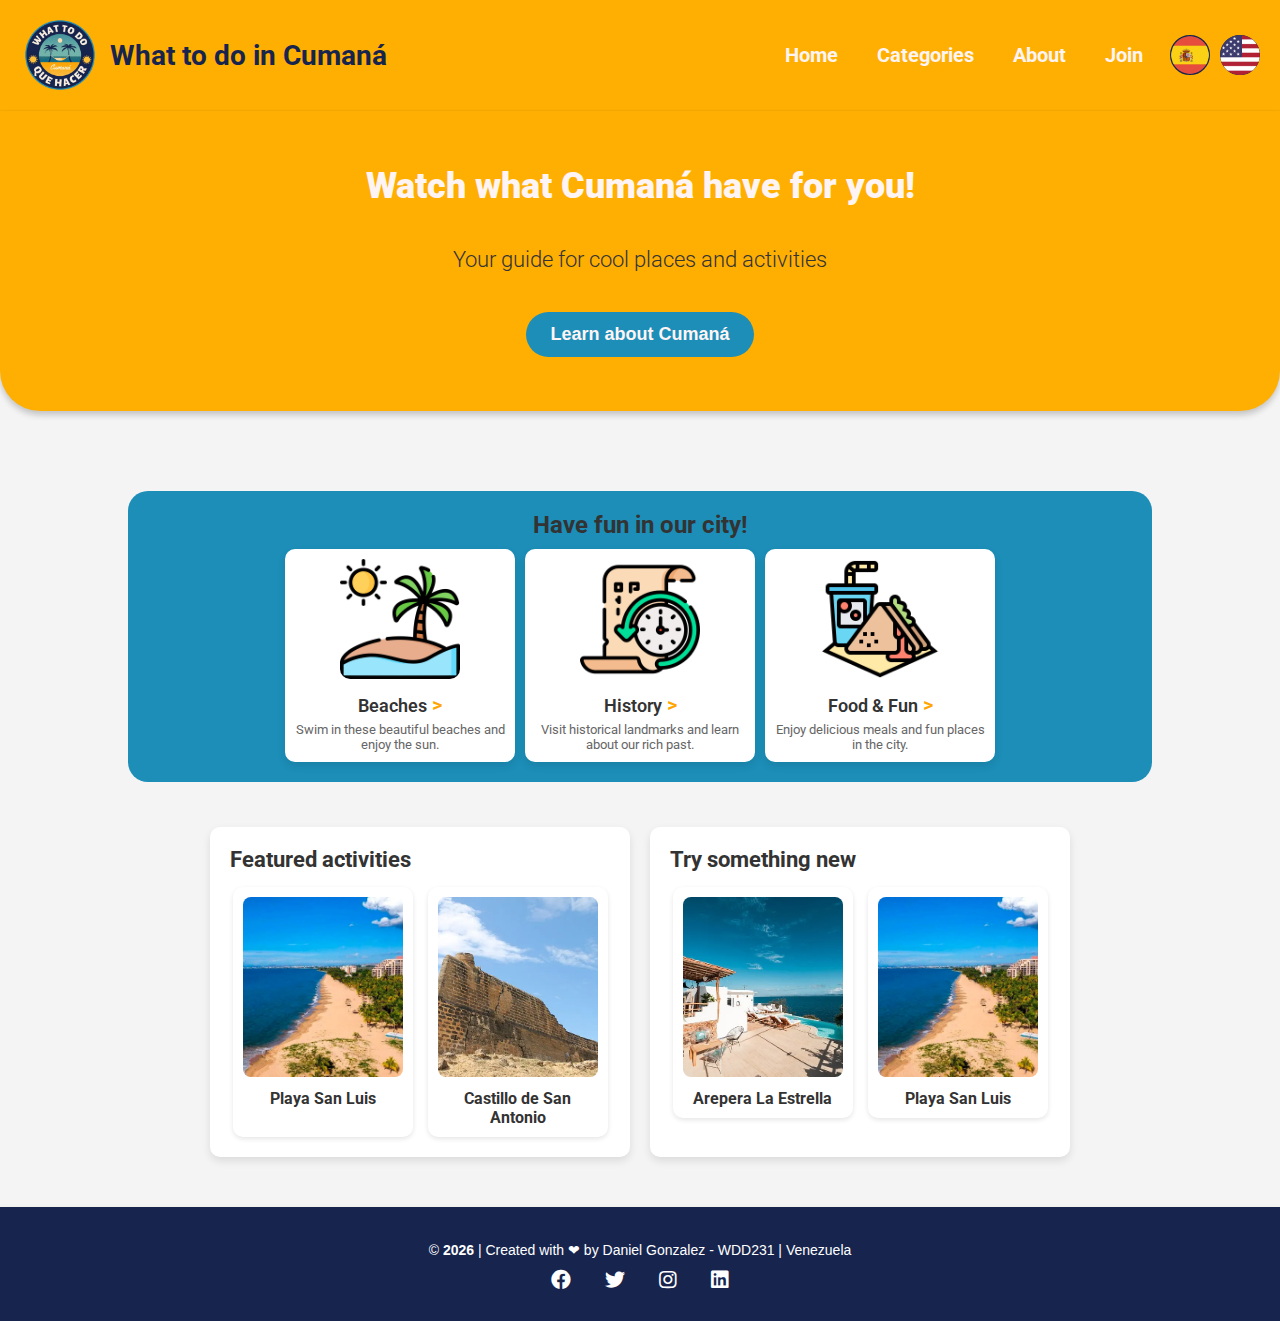
==== project-final/index.html @ aa730d2c "projectfinal" ====
<!DOCTYPE html>
<html lang="en">
    <head>
        <meta charset="UTF-8">
        <meta name="viewport" content="width=device-width, initial-scale=1.0">
        <title>What to do in Cumaná</title>
        <link rel="stylesheet" href="styles/index.css">
        <meta name="description" content="This is my final project wod WDD131">
        <meta name="author" content="Daniel Gonzalez">
        <link rel="preconnect" href="https://fonts.googleapis.com">
        <link rel="preconnect" href="https://fonts.gstatic.com" crossorigin>
        <link href="https://fonts.googleapis.com/css2?family=Roboto:wght@100..900&display=swap" rel="stylesheet">
        <link rel="stylesheet" href="https://cdnjs.cloudflare.com/ajax/libs/font-awesome/5.15.4/css/all.min.css">
        <link rel="icon" href="images/favicon.ico" type="image/x-icon">
        <meta property="og:title" content="What to do in Cumaná"/>
        <meta property="og:type" content="website" />
        <meta property="og:image" content="https://github.com/dago-developer/wdd231/blob/main/chamber/images/cumana.webp" />
        <meta property="og:url" content="https://dago-developer.github.io/wdd231/chamber/"/>
        <script src="scripts/getdate.js" defer></script>
        <script src="scripts/featured.js" defer></script>
        <script src="scripts/hamburgerbtn.js" defer></script>

    </head>
<body>
    <header class="header">
        <div class="header-content">
            <div class="div-logo">
                <img class="logo" src="images/logocumana.png" alt="logo" loading="lazy">
                <h1>What to do in Cumaná</h1>
            </div>

            <div class="hamburger-menu" id="hamburger-menu" onclick="toggleMenu()">
                <span class="bar"></span>
                <span class="bar"></span>
                <span class="bar"></span>
            </div>
            
            <nav class="nav" id="nav">
                <a href="index.html">Home</a>
                <a href="categories.html">Categories</a>
                <a href="about.html">About</a>
                <a href="join.html">Join</a>

            
                <div class="lenguage" id="lenguage">
                    <button id="es-btn"><img src="images/spain.webp" alt="Spanish" loading="lazy"></button>
                    <button id="en-btn"><img src="images/usa.webp" alt="English" loading="lazy"></button>
                </div>
            </nav>
        </div>
    </header>
    
    <main>
        <section class="section-1">
            <div class="hero">
                <h1>Watch what Cumaná have for you!</h1>
                <h3>Your guide for cool places and activities</h3>
                <button class="explore-btn" onclick="window.location.href='about.html'">Learn about Cumaná</button>

            </div>
            <div>
                <div class="content">
                    <h3>Have fun in our city!</h3>
                    <div class="content-cards">
                        <a href="categories.html" class="content-card">
                            <img src="images/playa.png" alt="Beaches">
                            <h4>Beaches <span>&gt;</span></h4>
                            <p>Swim in these beautiful beaches and enjoy the sun.</p>
                        </a>
                        
                        <a href="categories.html" class="content-card">
                            <img src="images/historia.png" alt="History" loading="lazy">
                            <h4>History <span>&gt;</span></h4>
                            <p>Visit historical landmarks and learn about our rich past.</p>
                        </a>

                        <a href="categories.html" class="content-card">
                            <img src="images/comida.png" alt="Food & Fun" loading="lazy">
                            <h4>Food & Fun <span>&gt;</span></h4>
                            <p>Enjoy delicious meals and fun places in the city.</p>
                        </a>
                    </div>
                </div>

        </section>
        <section class="section-2">
            <div class="card1">
                <h3>Featured activities</h3>
                <div class="featured-cards" id="featured-container-1"></div>
            </div>
            <div class="card2">
                <h3>Try something new</h3>
                <div class="featured-cards" id="featured-container-2"></div>
            </div>
        </section>
        
    </main> 


    <footer class="footer">
        <div class="footer-content">
            <p>&copy; <span id="currentyear"></span> | Created with ❤ by Daniel Gonzalez - WDD231 | Venezuela</p>
            <p id="lastModified"></p>
            <div class="social-icons">
                <a href="https://www.facebook.com" target="_blank" class="social-icon facebook"><i class="fab fa-facebook"></i></a>
                <a href="https://www.twitter.com" target="_blank" class="social-icon twitter"><i class="fab fa-twitter"></i></a>
                <a href="https://www.instagram.com" target="_blank" class="social-icon instagram"><i class="fab fa-instagram"></i></a>
                <a href="https://www.linkedin.com" target="_blank" class="social-icon linkedin"><i class="fab fa-linkedin"></i></a>
            </div>
        </div>
    </footer>
    
</body>
</html>
---- project-final/styles/index.css ----
:root {
    --primary: #ffaf02;
    --secondary: #1c8eb8;
    --trhid: #17254e;
    --background: #F4F4F4;
    --text: #333333;
    --text2: #fff4f4;
}

* {
    margin: 0;
    padding: 0;
    box-sizing: border-box;
}

body {
    font-family: "Roboto", sans-serif;
    background-color: var(--background);
    color: var(--text);
    display: flex;
    flex-direction: column;
    min-height: 100vh;
    overflow-x: hidden;
}

/* HEADER */
.header {
    background-color: var(--primary);
    color: var(--trhid);
    padding: 15px 20px;
    width: 100%;
    display: flex;
    align-items: center;
    justify-content: space-between;
    border-bottom: 1px solid rgba(0, 0, 0, 0.028);
    box-shadow: 0px 4px 6px rgba(0, 0, 0, 0.2);
}

.header-content {
    display: flex;
    align-items: center;
    width: 100%;
    justify-content: space-between;
}

/* Logo */
.logo {
    height: 80px;
}

/* Título */
.header h1 {
    flex: 1;
    text-align: center;
}

/* Logo y título juntos */
.div-logo {
    display: flex;
    align-items: center;
    font-size: 14px;
    font-weight: 900;
    gap: 10px;
}

/* NAV */
.nav {
    display: flex;
    gap: 15px;
    align-items: center;
}

.nav a {
    text-decoration: none;
    color: var(--text2);
    font-weight: bold;
    padding: 8px 12px;
    transition: 0.3s;
    font-size: 20px;
}

.nav a:hover {
    background-color: var(--secondary);
    border-radius: 5px;
}

/* BOTONES DE IDIOMA */
.lenguage {
    display: flex;
    gap: 10px;
    align-items: center;
}

.lenguage button {
    width: 40px;
    height: 40px;
    border-radius: 50%;
    border: 2px solid var(--trhid);
    cursor: pointer;
    transition: 0.3s;
    display: flex;
    align-items: center;
    justify-content: center;
    padding: 5px;
}

.lenguage button img {
    width: 40px;
    height: 40px;
    border-radius: 50%;
    object-fit: cover;
}

.lenguage button:hover {
    transform: scale(1.1);
    box-shadow: 0px 4px 6px rgba(0, 0, 0, 0.2);
}

/* MAIN */
main {
    flex: 1;
    display: flex;
    flex-direction: column; /* Asegura que las secciones estén en columna */
}

.hero {
    background-color: var(--primary);
    width: 100%;
    height: 300px;
    border-bottom-right-radius: 40px;
    border-bottom-left-radius: 40px;
    display: flex;
    flex-direction: column;
    justify-content: center;
    align-items: center;
    gap: 40px;
    box-shadow: 0px 4px 6px rgba(0, 0, 0, 0.2);
    margin-bottom: 80px;
}

/* BOTÓN EXPLORE */
.explore-btn {
    background-color: var(--secondary);
    color: var(--text2);
    font-size: 18px;
    font-weight: bold;
    padding: 12px 24px;
    border: none;
    border-radius: 25px;
    cursor: pointer;
    transition: all 0.3s ease-in-out;
    text-decoration: none;
}

.explore-btn:hover {
    background-color: var(--trhid);
    transform: scale(1.05);
    box-shadow: 0px 4px 8px rgba(0, 0, 0, 0.2);
}

.hero > h1 {
    color: var(--text2);
    font-weight: 900;
    font-size: 36px;
}

.hero > h3 {
    color: var(--text);
    font-weight: 300;
    font-size: 22px;
}

/* General styles for content section */
.content {
    text-align: center;
    background-color: var(--secondary);
    width: 80%;
    height: auto;
    border-radius: 20px;
    padding: 20px;
    margin: 15px auto;
    display: flex;
    flex-direction: column;
    align-items: center;
}

/* Title */
.content h3 {
    font-size: 24px;
    margin-bottom: 10px;
    color: #333;

    width: 100%;

}

/* Cards container */
.content-cards {
    display: flex;
    gap: 10px;
    justify-content: center;
    flex-wrap: wrap;
    width: 100%;
}

/* Individual card */
.content-card {
    background: white;
    padding: 10px;
    border-radius: 10px;
    text-align: center;
    flex: 1;
    max-width: 230px;
    box-shadow: 0 4px 8px rgba(0, 0, 0, 0.1);
    text-decoration: none;
    color: #333;
    transition: transform 0.3s ease, box-shadow 0.3s ease;
}

.content-card:hover {
    transform: translateY(-5px);
    box-shadow: 0 6px 12px rgba(0, 0, 0, 0.15);
}

/* Card image */
.content-card img {
    width: 120px;
    height: 120px;
    object-fit: cover;
    border-radius: 10px;
}

/* Card title */
.content-card h4 {
    font-size: 18px;
    margin: 10px 0 5px;
    font-weight: 600;
    display: flex;
    justify-content: center;
    align-items: center;
    gap: 5px;
}

.content-card h4 span {
    font-size: 20px;
    color: #FFA500;
}

/* Card description */
.content-card p {
    font-size: 13px;
    color: #666;
    margin: 5px 0 0;
}

.section-2 {
    margin-top: 30px;
    margin-bottom: 30px;
    display: flex;
    justify-content: center;
    gap: 20px;
    flex-wrap: wrap;
}

/* Contenedores de las tarjetas */
.card1, .card2 {
    background: white;
    padding: 20px;
    border-radius: 10px;
    width: 420px;
    box-shadow: 0 4px 8px rgba(0, 0, 0, 0.1);
}

/* Título */
.card1 h3, .card2 h3 {
    font-size: 22px;
    margin-bottom: 15px;
    color: #333;
}

/* Contenedor de tarjetas */
.featured-cards {
    display: flex;
    gap: 15px;
    justify-content: center;
    flex-wrap: wrap;
}

/* Tarjetas individuales */
.featured-card {
    background: white;
    border-radius: 10px;
    text-align: center;
    width: 180px;
    padding: 10px;
    box-shadow: 0 2px 5px rgba(0, 0, 0, 0.1);
    transition: transform 0.3s ease, box-shadow 0.3s ease;
    cursor: pointer;
}

/* Animación al pasar el mouse */
.featured-card:hover {
    transform: scale(1.05);
    box-shadow: 0 4px 10px rgba(0, 0, 0, 0.2);
}

/* Imagen dentro de la tarjeta */
.featured-card img {
    width: 100%;
    height: 180px;
    object-fit: cover;
    border-radius: 8px;
}

/* Nombre de la actividad */
.featured-card h4 {
    font-size: 16px;
    margin-top: 8px;
    color: #333;
}

/* FOOTER */
.footer {
    background-color: var(--trhid);
    color: white;
    text-align: center;
    padding: 20px;
    width: 100%;
    position: relative;
    box-shadow: 0 4px 8px rgba(0, 0, 0, 0.1);
    margin-top: 20px;
    transition: all 0.3s ease;
}

.footer:hover {
    box-shadow: 0 6px 16px rgba(0, 0, 0, 0.2);
}

/* Contenido del footer */
.footer-content {
    max-width: 1200px;
    margin: 0 auto;
    padding: 10px;
}

/* Texto */
.footer p {
    font-size: 14px;
    margin: 5px 0;
    font-family: 'Poppins', sans-serif;
}

#currentyear {
    font-weight: bold;
}

#lastModified {
    font-style: italic;
}

/* Íconos de redes sociales */
.social-icons {
    margin-top: 10px;
}

.social-icon {
    font-family: 'Font Awesome 5 Free';
    font-weight: 900;
    font-size: 20px;
    margin: 0 15px;
    color: white;
    text-decoration: none;
    transition: color 0.3s ease;
}

.social-icon:hover {
    color: #ffaf02;
}

/* RESPONSIVE */
@media (max-width: 768px) {
    .hero h1 {
        font-size: 30px;
    }

    .hero h3 {
        font-size: 18px;
    }

    .explore-btn {
        font-size: 14px;
        padding: 10px 20px;
    }

    .section-2 {
        flex-direction: column;
        align-items: center;
    }

    .featured-card {
        width: 100%;
        margin-bottom: 15px;
    }

    .footer {
        padding: 15px;
    }

    .footer-content {
        padding: 10px;
    }

    /* Menú hamburguesa */
    .hamburger-menu {
        display: flex;
        flex-direction: column;
        cursor: pointer;
        gap: 4px;
    }

    .hamburger-menu .bar {
        width: 25px;
        height: 3px;
        background-color: var(--trhid);
        transition: all 0.3s ease;
    }

    /* Cuando el menú está activo, cambia el ícono de hamburguesa a una "X" */
    .hamburger-menu.active .bar:nth-child(1) {
        transform: rotate(45deg) translate(5px, 5px);
    }

    .hamburger-menu.active .bar:nth-child(2) {
        opacity: 0;
    }

    .hamburger-menu.active .bar:nth-child(3) {
        transform: rotate(-45deg) translate(5px, -5px);
    }

    /* Oculta los botones de idioma fuera del nav */
    .header .lenguage {
        display: none;
    }

    /* Muestra los botones de idioma dentro del nav */
    .nav .lenguage {
        display: flex;
        justify-content: center;
        margin-top: 10px;
    }

    /* Menú de navegación oculto por defecto */
    .nav {
        display: none;
        flex-direction: column;
        position: absolute;
        top: 80px; /* Ajusta según el alto del header */
        right: 0;
        background-color: var(--primary);
        padding: 10px;
        border-radius: 10px;
        box-shadow: 0px 4px 6px rgba(0, 0, 0, 0.2);
        z-index: 1000;
    }

    .nav.active {
        display: flex;
    }
}

@media (max-width: 480px) {
    .header {
        padding: 15px;
    }

    .header h1 {
        font-size: 18px;
    }

    .nav a {
        font-size: 18px;
    }

    .hero {
        padding: 20px;
    }

    .hero h1 {
        font-size: 28px;
    }

    .hero h3 {
        font-size: 16px;
    }
}
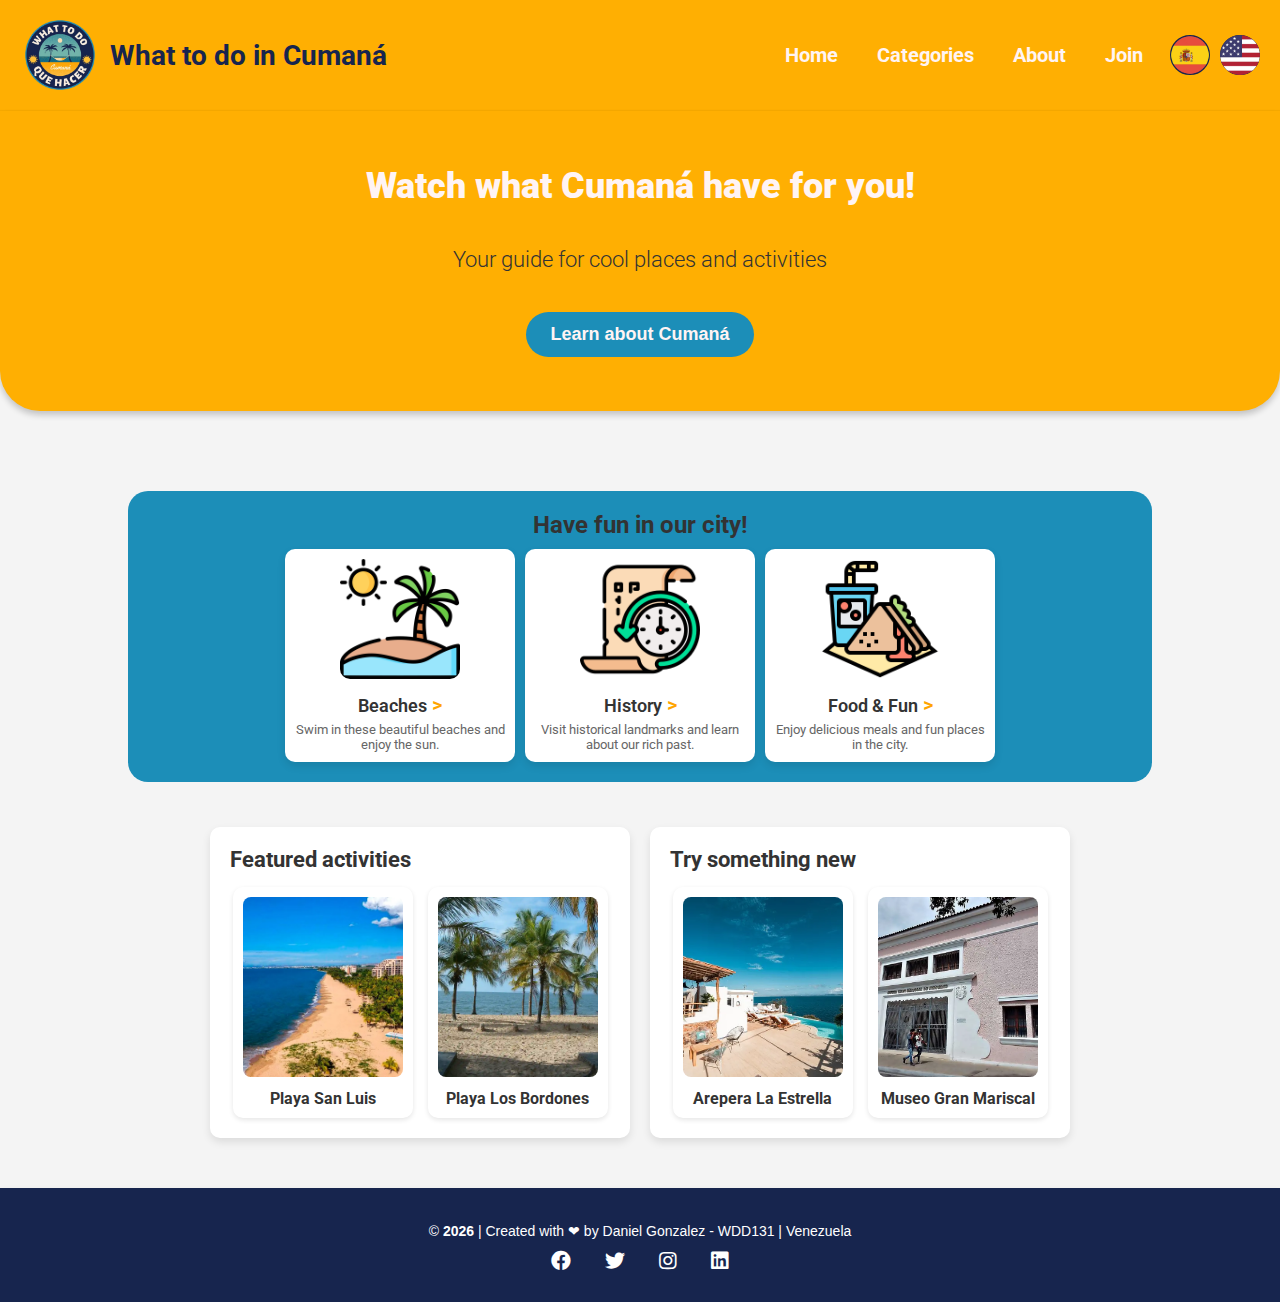
==== commit 1757a3ee: "aaaa" ====
--- a/project-final/index.html
+++ b/project-final/index.html
@@ -99,7 +99,7 @@
 
     <footer class="footer">
         <div class="footer-content">
-            <p>&copy; <span id="currentyear"></span> | Created with ❤ by Daniel Gonzalez - WDD231 | Venezuela</p>
+            <p>&copy; <span id="currentyear"></span> | Created with ❤ by Daniel Gonzalez - WDD131 | Venezuela</p>
             <p id="lastModified"></p>
             <div class="social-icons">
                 <a href="https://www.facebook.com" target="_blank" class="social-icon facebook"><i class="fab fa-facebook"></i></a>
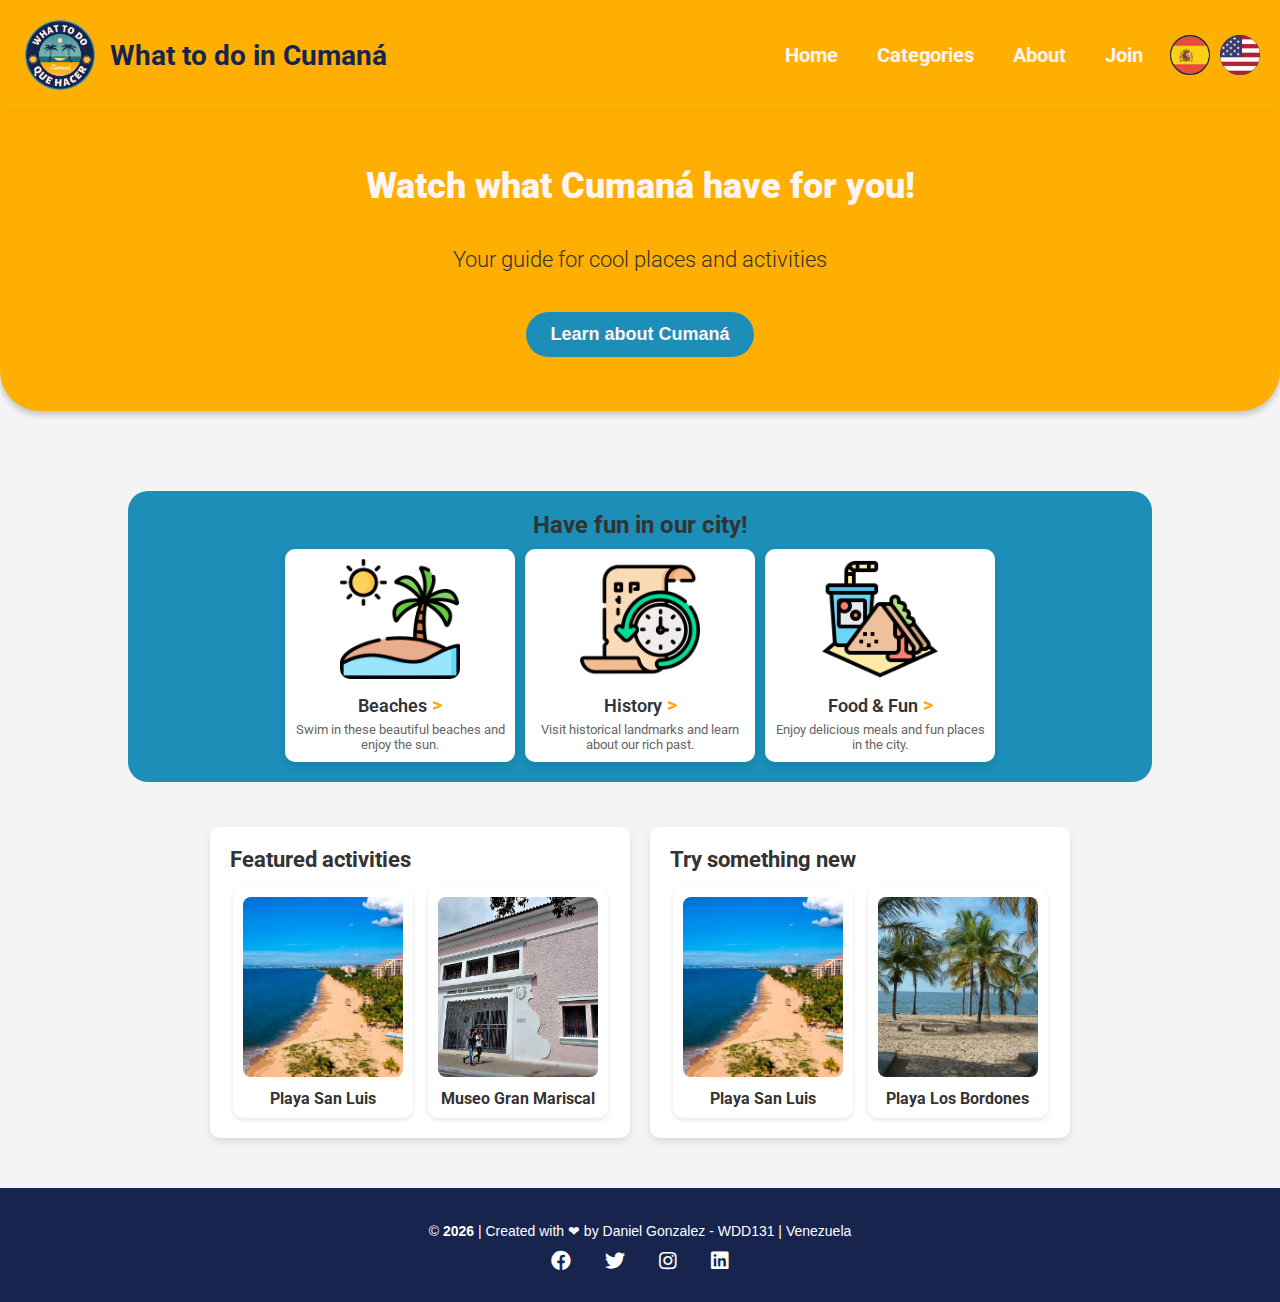
==== commit 7d350af4: "asd" ====
--- a/project-final/index.html
+++ b/project-final/index.html
@@ -14,8 +14,7 @@
         <link rel="icon" href="images/favicon.ico" type="image/x-icon">
         <meta property="og:title" content="What to do in Cumaná"/>
         <meta property="og:type" content="website" />
-        <meta property="og:image" content="https://github.com/dago-developer/wdd231/blob/main/chamber/images/cumana.webp" />
-        <meta property="og:url" content="https://dago-developer.github.io/wdd231/chamber/"/>
+        <meta property="og:url" content="https://dago-developer.github.io/wdd231/project-final/index.html"/>
         <script src="scripts/getdate.js" defer></script>
         <script src="scripts/featured.js" defer></script>
         <script src="scripts/hamburgerbtn.js" defer></script>
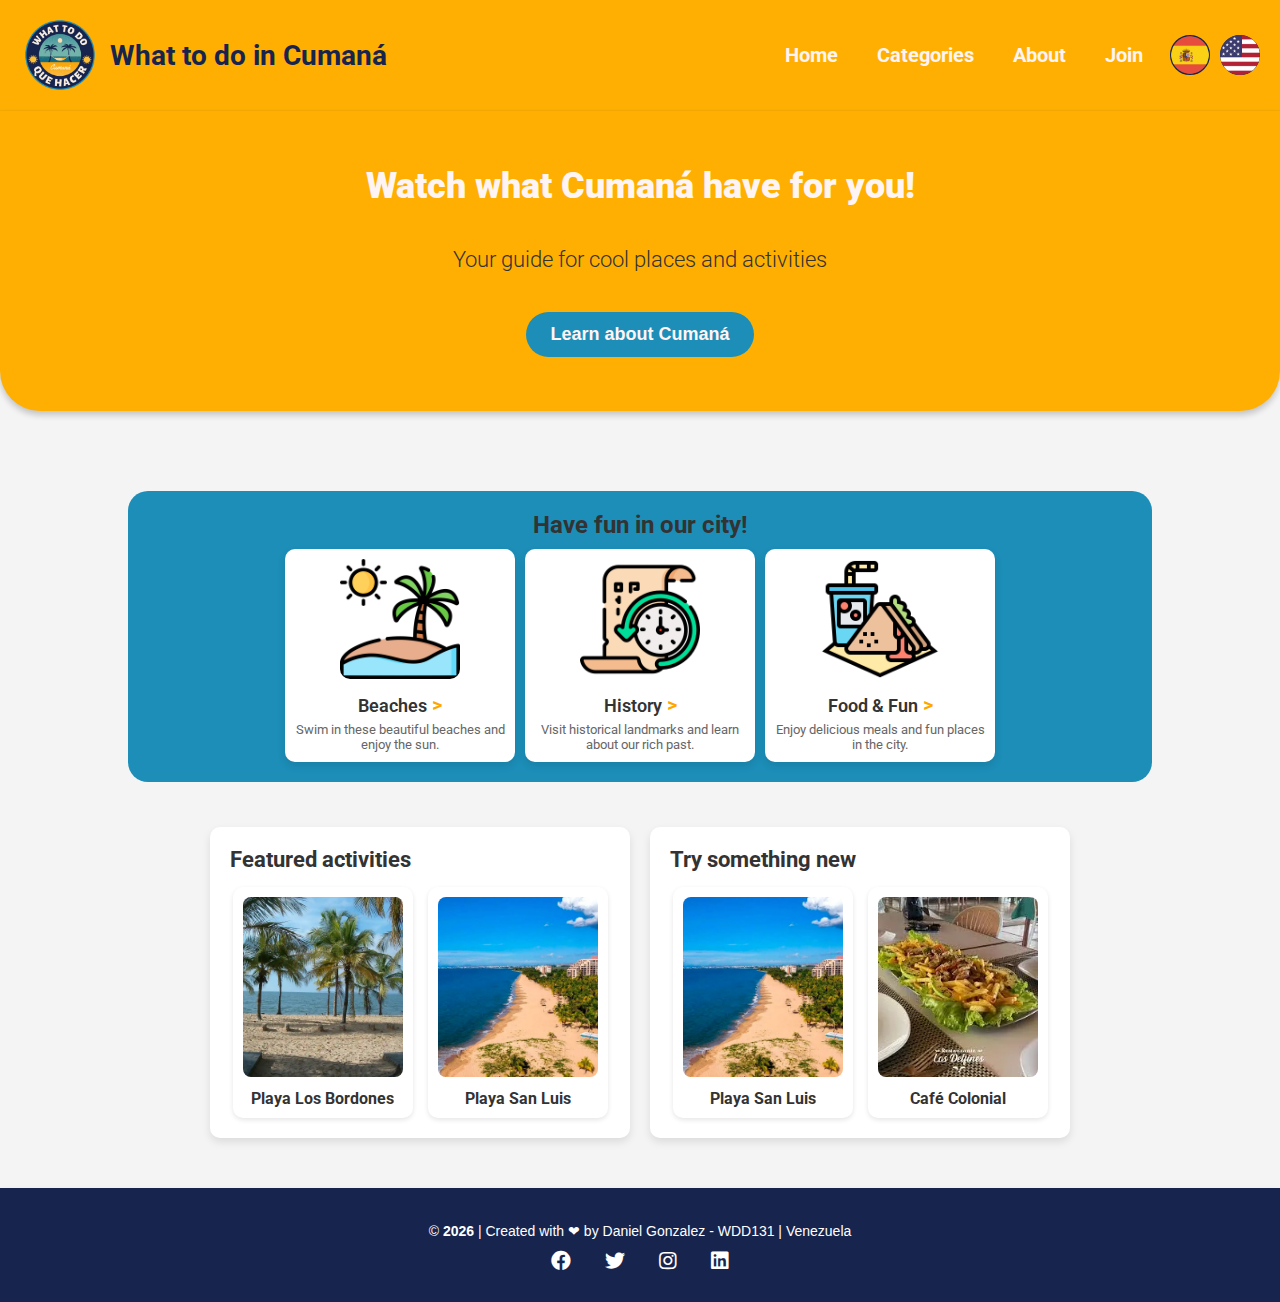
==== commit 64258ef8: "bug" ====
--- a/project-final/index.html
+++ b/project-final/index.html
@@ -14,7 +14,7 @@
         <link rel="icon" href="images/favicon.ico" type="image/x-icon">
         <meta property="og:title" content="What to do in Cumaná"/>
         <meta property="og:type" content="website" />
-        <meta property="og:url" content="https://dago-developer.github.io/wdd231/project-final/index.html"/>
+        <meta property="og:url" content="https://dago-developer.github.io/wdd131/project-final/index.html"/>
         <script src="scripts/getdate.js" defer></script>
         <script src="scripts/featured.js" defer></script>
         <script src="scripts/hamburgerbtn.js" defer></script>
